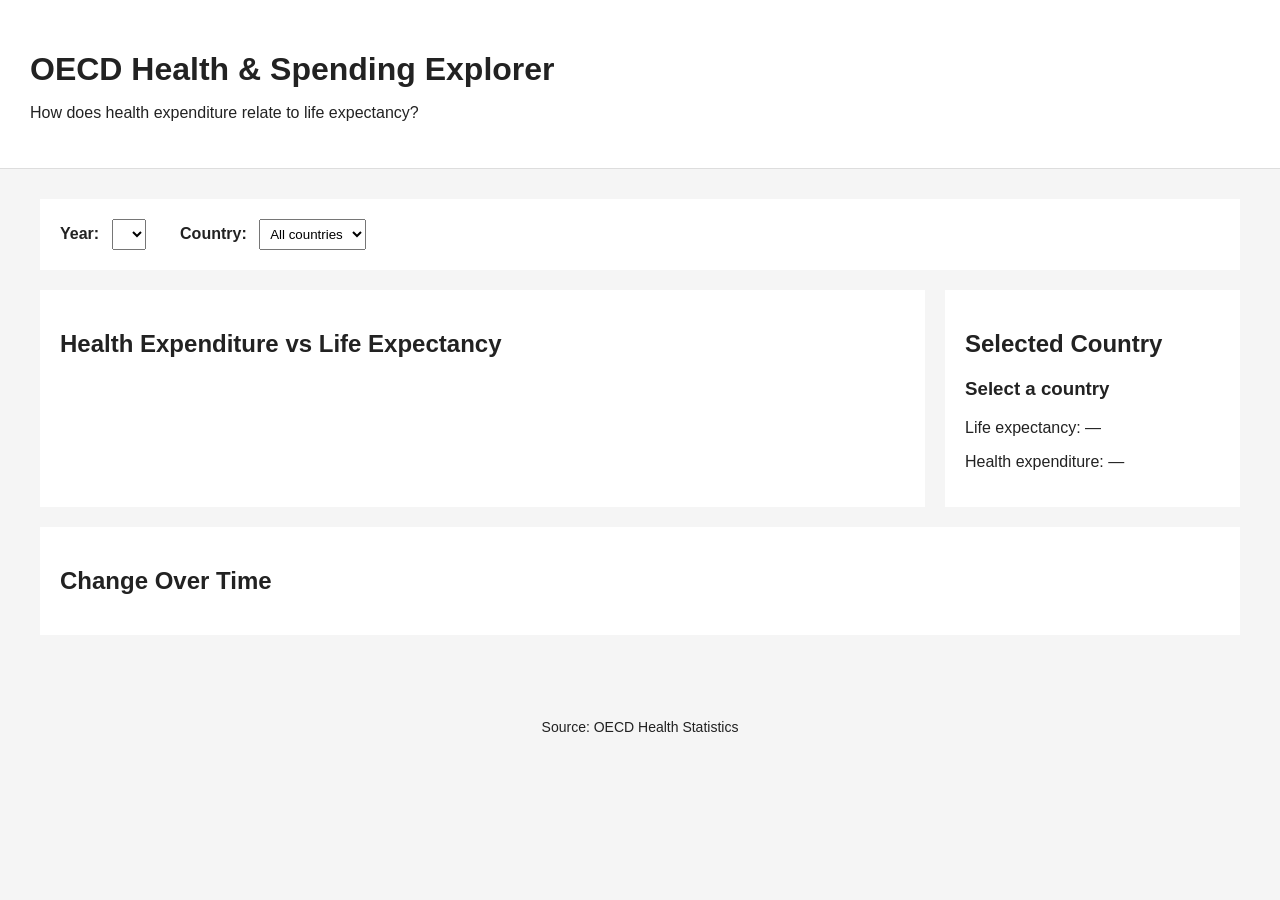
==== project/index.html @ 6979faeb "Add files via upload" ====
<!DOCTYPE html>
<html lang="en">
<head>
    <meta charset="UTF-8">
    <meta name="viewport" content="width=device-width, initial-scale=1.0">

    <title>OECD Health & Spending Explorer</title>

    <link rel="stylesheet" href="style.css">

    <script src="https://d3js.org/d3.v7.min.js"></script>
</head>

<body>

<header>
    <h1>OECD Health & Spending Explorer</h1>
    <p>How does health expenditure relate to life expectancy?</p>
</header>

<main>

    <section class="controls">

        <label for="year-select">
            Year:
        </label>

        <select id="year-select"></select>

        <label for="country-select">
            Country:
        </label>

        <select id="country-select">
            <option value="All">All countries</option>
        </select>

    </section>

    <section class="dashboard">

        <div class="chart-card">

            <h2>Health Expenditure vs Life Expectancy</h2>

            <div id="scatterplot"></div>

        </div>

        <div class="info-card">

            <h2>Selected Country</h2>

            <h3 id="country-name">
                Select a country
            </h3>

            <p>
                Life expectancy:
                <span id="life-value">—</span>
            </p>

            <p>
                Health expenditure:
                <span id="spending-value">—</span>
            </p>

        </div>

    </section>

    <section class="chart-card">

        <h2>Change Over Time</h2>

        <div id="linechart"></div>

    </section>

</main>

<div id="tooltip"></div>

<footer>
    <p>Source: OECD Health Statistics</p>
</footer>

<script src="js/main.js"></script>

</body>
</html>
---- project/style.css ----
body {
    font-family: Arial, sans-serif;
    margin: 0;
    background: #f5f5f5;
    color: #222;
}

header {
    padding: 30px;
    background: white;
    border-bottom: 1px solid #ddd;
}

header h1 {
    margin-bottom: 5px;
}

main {
    max-width: 1200px;
    margin: auto;
    padding: 30px;
}

.controls {
    background: white;
    padding: 20px;
    margin-bottom: 20px;
}

.controls label {
    margin-right: 8px;
    font-weight: bold;
}

.controls select {
    margin-right: 30px;
    padding: 6px;
}

.dashboard {
    display: grid;
    grid-template-columns: 3fr 1fr;
    gap: 20px;
}

.chart-card,
.info-card {
    background: white;
    padding: 20px;
    margin-bottom: 20px;
}

svg {
    width: 100%;
    height: auto;
}

.axis-label {
    font-size: 14px;
}

.dot {
    cursor: pointer;
}

.dot:hover {
    stroke: black;
    stroke-width: 2px;
}

#tooltip {
    position: absolute;
    visibility: hidden;

    background: white;
    border: 1px solid #aaa;
    padding: 10px;

    pointer-events: none;
}

footer {
    text-align: center;
    padding: 20px;
    font-size: 14px;
}

@media (max-width: 800px) {

    .dashboard {
        grid-template-columns: 1fr;
    }

}
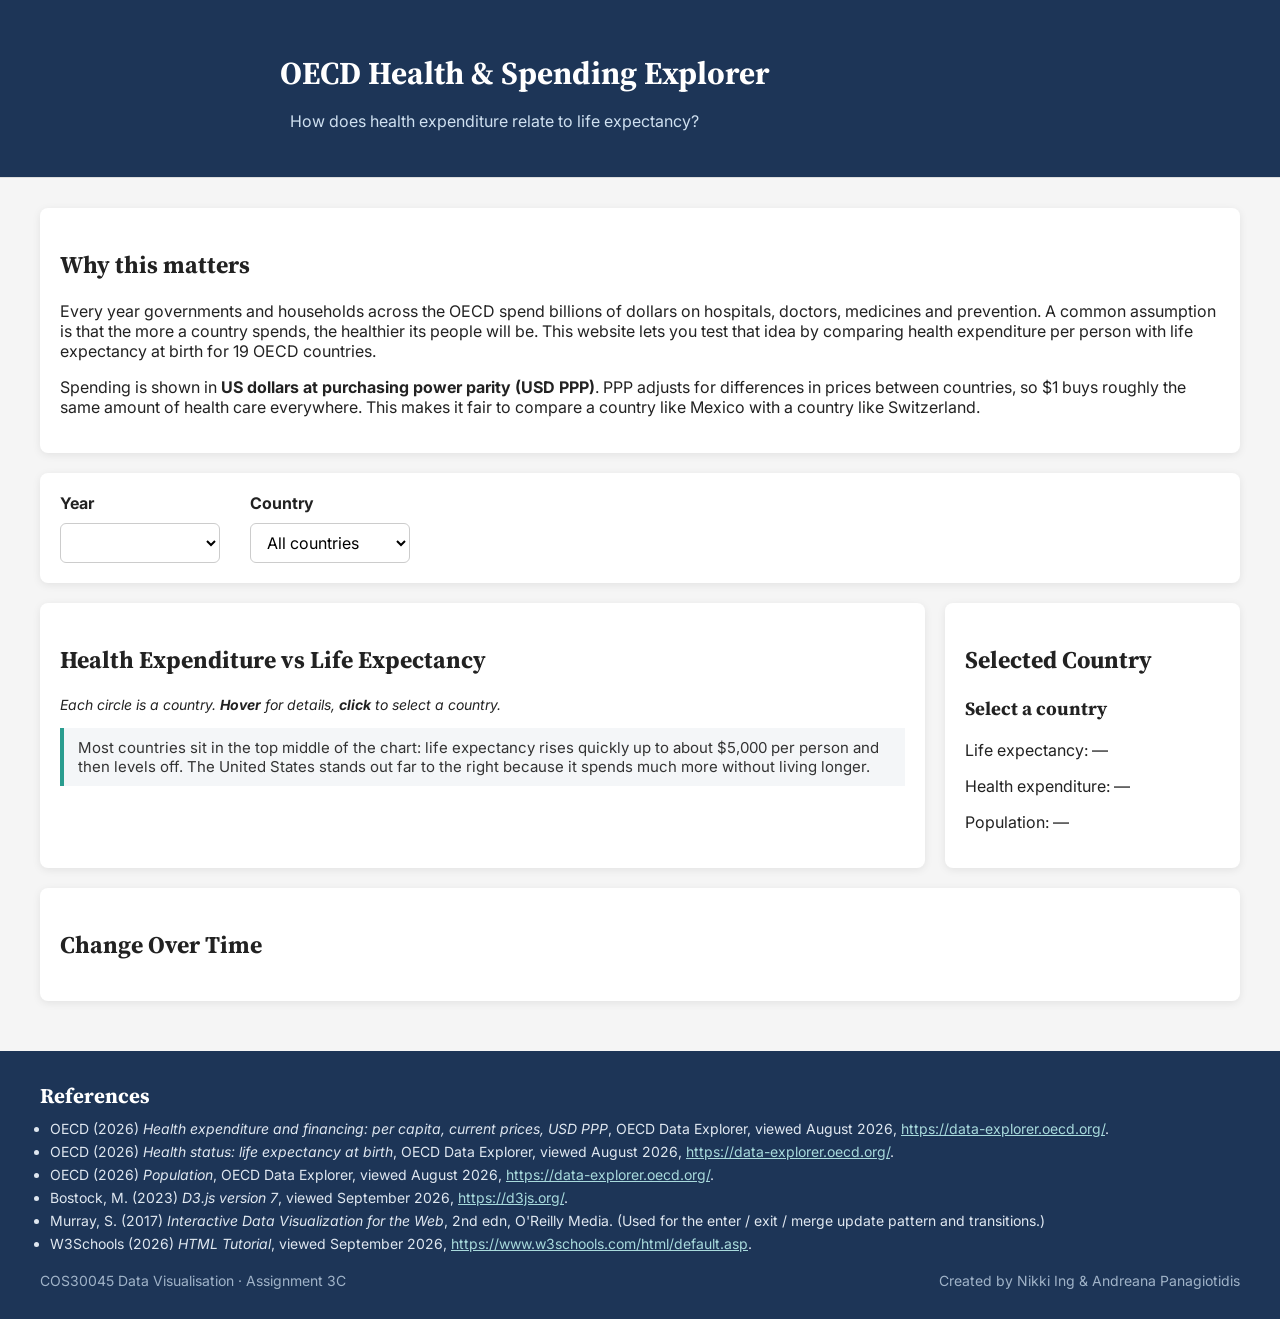
==== commit f2220360: "Add files via upload" ====
--- a/project/index.html
+++ b/project/index.html
@@ -2,60 +2,109 @@
 <html lang="en">
 <head>
     <meta charset="UTF-8">
+    <!-- Makes the page scale properly on phones and tablets -->
     <meta name="viewport" content="width=device-width, initial-scale=1.0">
 
+    <!-- Text shown in the browser tab -->
     <title>OECD Health & Spending Explorer</title>
 
+    <!-- Our own stylesheet -->
     <link rel="stylesheet" href="style.css">
+    <!-- Google Fonts: preconnect speeds up loading, then load Inter (body text) and Source Serif 4 (headings) -->
+    <link rel="preconnect" href="https://fonts.googleapis.com">
+    <link rel="preconnect" href="https://fonts.gstatic.com" crossorigin>
+    <link href="https://fonts.googleapis.com/css2?family=Inter:wght@400;600;700&family=Source+Serif+4:opsz,wght@8..60,600;8..60,700&display=swap" rel="stylesheet">
 
+    <!-- D3.js version 7 library, used to draw the charts -->
     <script src="https://d3js.org/d3.v7.min.js"></script>
 </head>
 
 <body>
 
+    <!-- ===== HEADER: site title and the main question ===== -->
 <header>
     <h1>OECD Health & Spending Explorer</h1>
     <p>How does health expenditure relate to life expectancy?</p>
 </header>
 
+<!-- ===== MAIN PAGE ===== -->
 <main>
 
-    <section class="controls">
+    <!-- Introduction card: explains the topic and the PPP unit -->
+    <section class="info-card">
 
-        <label for="year-select">
-            Year:
-        </label>
+        <h2>Why this matters</h2>
 
-        <select id="year-select"></select>
+        <p class="description">
+            Every year governments and households across the OECD spend billions of dollars on
+            hospitals, doctors, medicines and prevention. A common assumption is that the more a
+            country spends, the healthier its people will be. This website lets you test that idea
+            by comparing health expenditure per person with 
+            life expectancy at birth for 19 OECD countries.
+        </p>
 
-        <label for="country-select">
-            Country:
-        </label>
-
-        <select id="country-select">
-            <option value="All">All countries</option>
-        </select>
+        <p class="description">
+            Spending is shown in <strong>US dollars at purchasing power parity (USD PPP)</strong>.
+            PPP adjusts for differences in prices between countries, so $1 buys roughly the same
+            amount of health care everywhere. This makes it fair to compare a country like Mexico
+            with a country like Switzerland.
+        </p>
 
     </section>
 
+    <!-- Filter controls: the dropdown options are filled in by main.js -->
+    <section class="controls">
+
+        <!-- Year filter (options added by D3 from the data) -->
+        <div class="control">
+            <label for="year-select">Year</label>
+            <select id="year-select"></select>
+        </div>
+
+        <!-- Country filter ("All countries" is the default, other countries added by D3) -->
+        <div class="control">
+            <label for="country-select">Country</label>
+            <select id="country-select">
+                <option value="All">All countries</option>
+            </select>
+        </div>
+
+    </section>
+
+    <!-- Dashboard: scatterplot on the left, info card on the right (grid layout in CSS) -->
     <section class="dashboard">
 
+        <!-- Scatterplot card -->
         <div class="chart-card">
 
             <h2>Health Expenditure vs Life Expectancy</h2>
 
+            <!-- Short instructions for the user -->
+            <p class="subtitle">Each circle is a country. <strong>Hover</strong> for details, <strong>click</strong> to select a country.</p>
+
+            <!-- Empty container: main.js appends the scatterplot SVG here -->
             <div id="scatterplot"></div>
+
+            <!-- Key takeaway shown under the chart -->
+            <p class="chart-note">
+                Most countries sit in the top middle of the chart: life expectancy rises quickly up
+                to about $5,000 per person and then levels off. The United States stands out far to
+                the right because it spends much more without living longer.
+            </p>
 
         </div>
 
+        <!-- Info card: shows details for the selected country -->
         <div class="info-card">
 
             <h2>Selected Country</h2>
 
+            <!-- Country name, updated by main.js when a country is selected -->
             <h3 id="country-name">
                 Select a country
             </h3>
 
+            <!-- Each <span> is filled in by main.js; "—" shows until a country is chosen -->
             <p>
                 Life expectancy:
                 <span id="life-value">—</span>
@@ -66,26 +115,73 @@
                 <span id="spending-value">—</span>
             </p>
 
+            <p>
+                Population:
+                <span id="population-value">—</span>
+            </p>
+
         </div>
 
     </section>
 
+    <!-- Line chart card: shows the selected country's trend over time -->
     <section class="chart-card">
 
         <h2>Change Over Time</h2>
 
+        <!-- Empty container: main.js draws the line chart (or a message) here -->
         <div id="linechart"></div>
 
     </section>
 
 </main>
 
+<!-- Tooltip box: hidden by default, shown and moved by main.js on hover -->
 <div id="tooltip"></div>
 
+<!-- ===== FOOTER: references and credits ===== -->
 <footer>
-    <p>Source: OECD Health Statistics</p>
+    <h2>References</h2>
+
+    <!-- Data sources and learning resources used -->
+    <ul class="references">
+        <li>
+            OECD (2026) <em>Health expenditure and financing: per capita, current prices, USD PPP</em>,
+            OECD Data Explorer, viewed August 2026,
+            <a href="https://data-explorer.oecd.org/">https://data-explorer.oecd.org/</a>.
+        </li>
+        <li>
+            OECD (2026) <em>Health status: life expectancy at birth</em>, OECD Data Explorer,
+            viewed August 2026,
+            <a href="https://data-explorer.oecd.org/">https://data-explorer.oecd.org/</a>.
+        </li>
+        <li>
+            OECD (2026) <em>Population</em>, OECD Data Explorer, viewed August 2026,
+            <a href="https://data-explorer.oecd.org/">https://data-explorer.oecd.org/</a>.
+        </li>
+        <li>
+            Bostock, M. (2023) <em>D3.js version 7</em>, viewed September 2026,
+            <a href="https://d3js.org/">https://d3js.org/</a>.
+        </li>
+        <li>
+            Murray, S. (2017) <em>Interactive Data Visualization for the Web</em>, 2nd edn,
+            O'Reilly Media. (Used for the enter / exit / merge update pattern and transitions.)
+        </li>
+        <li>
+            W3Schools (2026) <em>HTML Tutorial</em>, viewed September 2026,
+            <a href="https://www.w3schools.com/html/default.asp">https://www.w3schools.com/html/default.asp</a>.
+        </li>
+    </ul>
+
+    <!-- Bottom row: assignment name on the left, authors on the right (flex layout in CSS) -->
+    <div class="footer-bottom">
+        <p class="footer-credit">COS30045 Data Visualisation &middot; Assignment 3C</p>
+        <p class="footer-names">Created by Nikki Ing & Andreana Panagiotidis</p>
+    </div>
+
 </footer>
 
+<!-- Our D3 code. Loaded last so all the HTML elements above already exist -->
 <script src="js/main.js"></script>
 
 </body>
--- a/project/style.css
+++ b/project/style.css
@@ -1,90 +1,247 @@
+/* Whole page: body font, no default margin, light grey background, dark text */
 body {
-    font-family: Arial, sans-serif;
+    font-family: "Inter", Arial, sans-serif;
     margin: 0;
     background: #f5f5f5;
     color: #222;
 }
 
+/* All headings use the serif font so they stand out from body text */
+h1, h2, h3 {
+    font-family: "Source Serif 4", Georgia, serif;
+    font-weight: 700;
+}
+
+
+/* ===== HEADER ===== */
+
+/* Dark navy banner across the top of the page */
 header {
     padding: 30px;
-    background: white;
+    background: #1d3557;
     border-bottom: 1px solid #ddd;
 }
 
+/* Site title: white text, moved in from the left edge */
 header h1 {
     margin-bottom: 5px;
-}
-
+    margin-left: 250px;
+    color: white;
+}
+
+/* Header question: light blue text under the title */
+header p {
+    color: #cfe0f0;
+    margin-left: 260px;
+    font-size: 16px;
+}
+
+
+/* ===== MAIN CONTENT AREA ===== */
+
+/* Limits content width to 1200px and centres it on the page */
 main {
     max-width: 1200px;
     margin: auto;
     padding: 30px;
 }
 
+/* Paragraphs in the "Why this matters" introduction */
+.description {
+    font-family: "Inter", Arial, sans-serif;
+    font-size: 16px;
+}
+
+/* Small italic instruction line under the scatterplot heading */
+.subtitle {
+    font-style: italic;
+    font-size: 14px;
+}
+
+/* Grey italic message shown in the line chart before a country is selected */
+#linechart p {
+    font-style: italic;
+    color: #777;
+}
+
+
+/* ===== FILTER CONTROLS ===== */
+
+/* Controls bar: places the Year and Country filters side by side */
 .controls {
     background: white;
     padding: 20px;
     margin-bottom: 20px;
-}
-
-.controls label {
+    display: flex;      /* Puts the filters in a row */
+    align-items: center;
+    gap: 30px;          /* Space between the filters */
+    flex-wrap: wrap;    /* Wraps to a new line on small screens */
+}
+
+/* Filter labels: bold, and display: block puts them above the dropdowns */
+.control label {
     margin-right: 8px;
+    margin-bottom: 10px;
     font-weight: bold;
-}
-
+    display: block;
+}
+
+/* Dropdown menus: same font as the page, padding, rounded border */
 .controls select {
-    margin-right: 30px;
-    padding: 6px;
-}
-
+    font: inherit;
+    padding: 8px 12px;
+    min-width: 160px;
+    border: 1px solid #ccc;
+    border-radius: 6px;
+    background: white;
+    cursor: pointer;       /* Shows a hand cursor on hover */   
+}
+
+
+/* ===== DASHBOARD LAYOUT ===== */
+
+/* Two-column grid: scatterplot takes 3 parts, info card takes 1 part */
 .dashboard {
     display: grid;
     grid-template-columns: 3fr 1fr;
     gap: 20px;
 }
 
+/* Shared card style: white box with rounded corners and a soft shadow */
 .chart-card,
-.info-card {
+.info-card,
+.controls {
     background: white;
     padding: 20px;
     margin-bottom: 20px;
-}
-
+    border-radius: 8px;
+    box-shadow: 0 2px 8px rgba(0, 0, 0, 0.08);
+}
+
+
+/* ===== CHARTS (SVG) ===== */
+
+/* Makes the charts resize to fit their card (works with the viewBox in main.js) */
 svg {
     width: 100%;
     height: auto;
 }
 
+/* Chart text uses the body font; tabular-nums keeps numbers evenly spaced on the axes */
+svg text {
+    font-family: "Inter", Arial, sans-serif;
+    font-variant-numeric: tabular-nums;
+}
+
+/* Key takeaway box under the scatterplot, with a teal bar on the left */
+.chart-note {
+    font-size: 15px;
+    color: #333;
+    background: #f4f6f8;
+    border-left: 4px solid #2a9d8f;
+    padding: 10px 14px;
+    margin-bottom: 0;
+}
+
+/* Axis titles (e.g. "Life Expectancy") */
 .axis-label {
     font-size: 14px;
 }
 
+/* Light grey grid lines behind the data */
+.grid line {
+    stroke: #e5e5e5;
+}
+
+/* Hides the outer border line that the D3 axis draws for the grid */
+.grid path {
+    stroke: none;
+}
+
+/* Scatterplot dots show a hand cursor so users know they can click */
 .dot {
     cursor: pointer;
 }
 
+/* Black outline appears around a dot when hovering */
 .dot:hover {
     stroke: black;
     stroke-width: 2px;
 }
 
+
+/* ===== TOOLTIP ===== */
+
+/* Hover box: hidden by default and positioned by main.js next to the mouse */
 #tooltip {
     position: absolute;
     visibility: hidden;
-
+    border-radius: 8px;
+    box-shadow: 0 2px 8px rgba(0, 0, 0, 0.08);
     background: white;
     border: 1px solid #aaa;
     padding: 10px;
-
-    pointer-events: none;
-}
-
+    pointer-events: none;       /* Lets the mouse pass through so the tooltip doesn't flicker */
+    font-size: 14px;
+    line-height: 1.6;            /* Space between lines of tooltip text */
+}
+
+
+/* ===== FOOTER ===== */
+
+/* References list: same width and centring as the main content */
+.references {
+    max-width: 1200px;
+    margin: auto;
+    padding-left: 20px;
+}
+
+/* Small gap between each reference */
+.references li {
+    margin-bottom: 6px;
+}
+
+/* Dark navy footer to match the header */
 footer {
-    text-align: center;
-    padding: 20px;
-    font-size: 14px;
-}
-
+    background: #1d3557;
+    color: #dfe7f0;
+    padding: 30px;
+    font-size: 14px;
+}
+
+/* "References" heading: white, lined up with the content width */
+footer h2 {
+    color: white;
+    max-width: 1200px;
+    margin: 0 auto 10px auto;
+}
+
+/* Light teal links so they are readable on the dark background */
+footer a {
+    color: #a8dadc;
+}
+
+/* Footer bottom row: assignment name on the left, names on the right */
+.footer-bottom {
+    max-width: 1200px;
+    margin: 20px auto 0 auto;        /* Same width and centring as the References heading */
+    display: flex;
+    justify-content: space-between;  /* Pushes one to the left, one to the right */
+    align-items: center;             /* Lines them up vertically */
+    flex-wrap: wrap;                 /* Stacks them on small screens */
+    gap: 10px;
+    color: #a0b3c8;
+}
+
+/* Remove default paragraph spacing so both sit neatly on one line */
+.footer-bottom p {
+    margin: 0;
+}
+
+
+/* ===== RESPONSIVE (SMALL SCREENS) ===== */
+
+/* On screens 800px wide or less, stack the scatterplot and info card in one column */
 @media (max-width: 800px) {
 
     .dashboard {
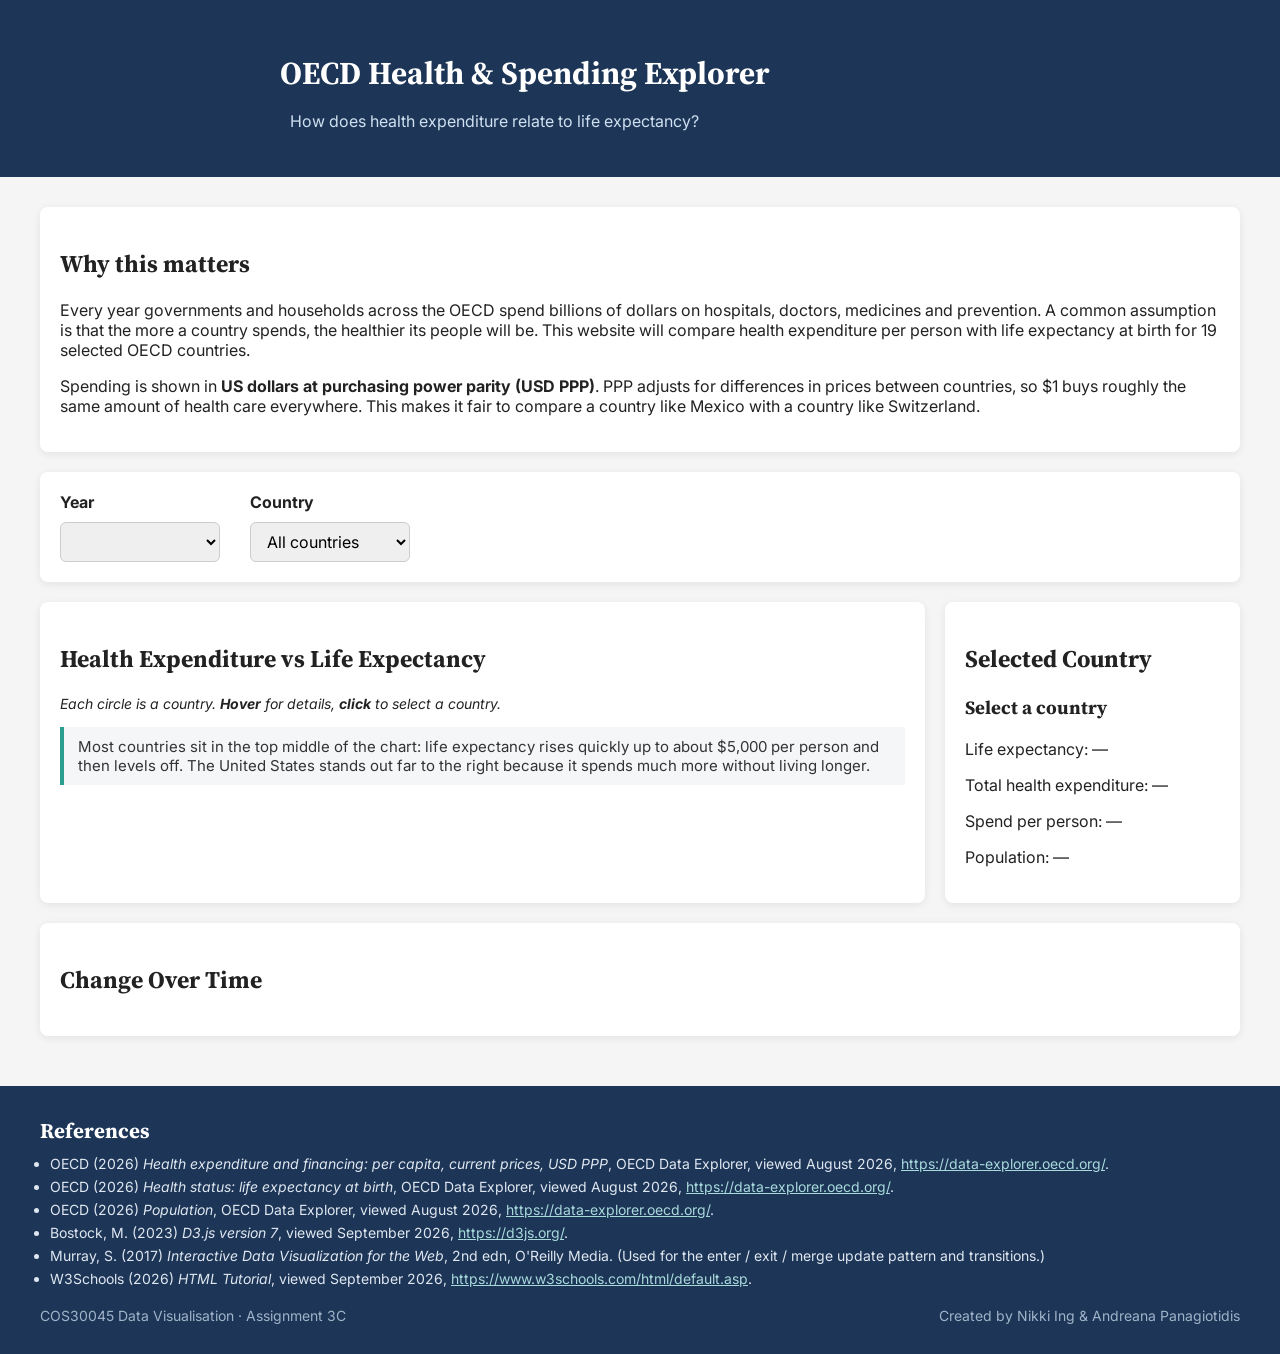
==== commit ce7a0d3e: "Add files via upload" ====
--- a/project/index.html
+++ b/project/index.html
@@ -38,9 +38,8 @@
         <p class="description">
             Every year governments and households across the OECD spend billions of dollars on
             hospitals, doctors, medicines and prevention. A common assumption is that the more a
-            country spends, the healthier its people will be. This website lets you test that idea
-            by comparing health expenditure per person with 
-            life expectancy at birth for 19 OECD countries.
+            country spends, the healthier its people will be. This website will compare health 
+            expenditure per person with life expectancy at birth for 19 selected OECD countries.
         </p>
 
         <p class="description">
@@ -111,8 +110,13 @@
             </p>
 
             <p>
-                Health expenditure:
+                Total health expenditure:
                 <span id="spending-value">—</span>
+            </p>
+
+            <p>
+                Spend per person:
+                <span id="spending-value-pp">—</span>
             </p>
 
             <p>
--- a/project/style.css
+++ b/project/style.css
@@ -19,7 +19,6 @@
 header {
     padding: 30px;
     background: #1d3557;
-    border-bottom: 1px solid #ddd;
 }
 
 /* Site title: white text, moved in from the left edge */
@@ -44,12 +43,6 @@
     max-width: 1200px;
     margin: auto;
     padding: 30px;
-}
-
-/* Paragraphs in the "Why this matters" introduction */
-.description {
-    font-family: "Inter", Arial, sans-serif;
-    font-size: 16px;
 }
 
 /* Small italic instruction line under the scatterplot heading */
@@ -80,7 +73,6 @@
 
 /* Filter labels: bold, and display: block puts them above the dropdowns */
 .control label {
-    margin-right: 8px;
     margin-bottom: 10px;
     font-weight: bold;
     display: block;
@@ -93,7 +85,6 @@
     min-width: 160px;
     border: 1px solid #ccc;
     border-radius: 6px;
-    background: white;
     cursor: pointer;       /* Shows a hand cursor on hover */   
 }
 
@@ -141,11 +132,6 @@
     border-left: 4px solid #2a9d8f;
     padding: 10px 14px;
     margin-bottom: 0;
-}
-
-/* Axis titles (e.g. "Life Expectancy") */
-.axis-label {
-    font-size: 14px;
 }
 
 /* Light grey grid lines behind the data */
